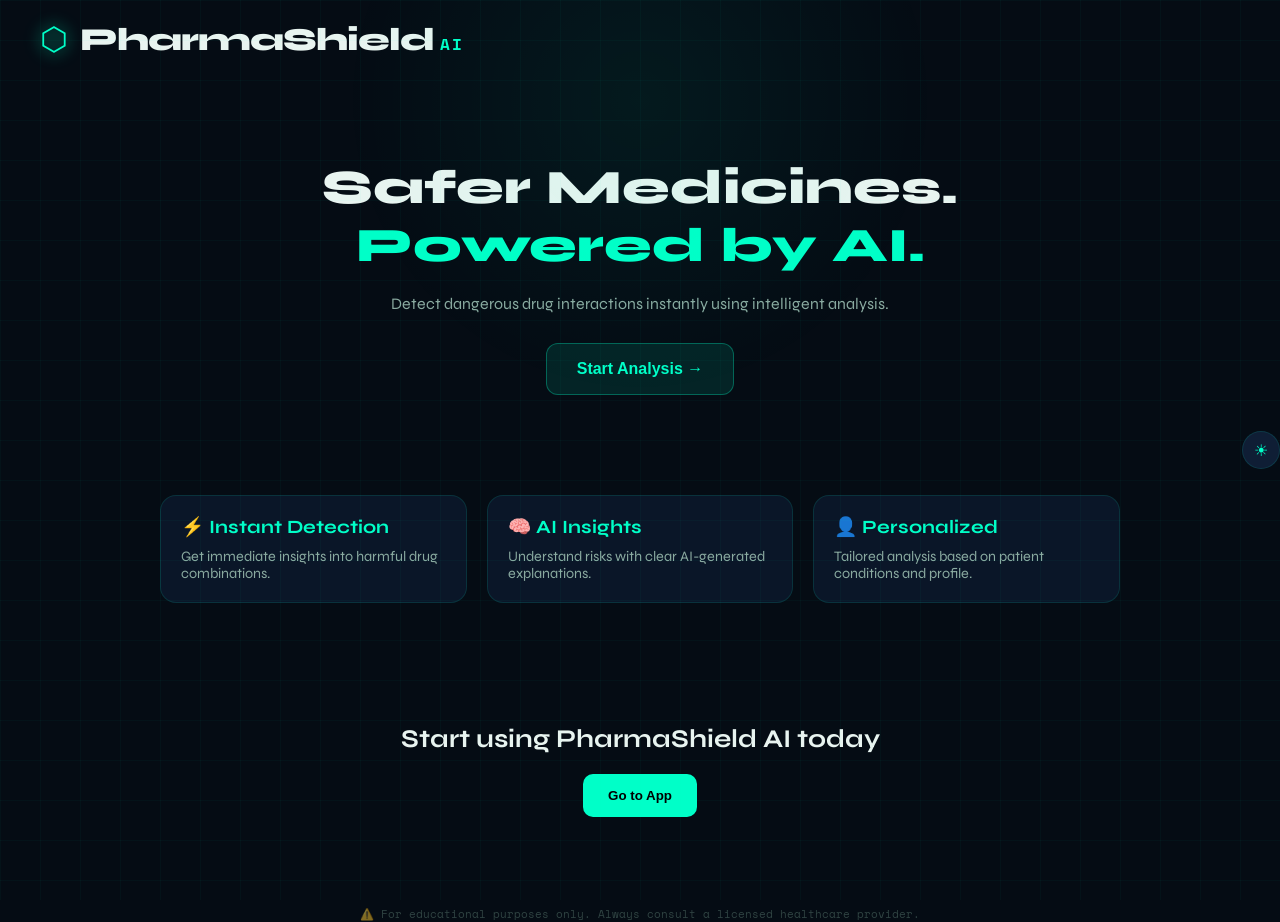
==== frontend/home.html @ 312d8dcf "added home page" ====
<!DOCTYPE html>
<html lang="en" data-theme="dark">
<head>
  <meta charset="UTF-8">
  <meta name="viewport" content="width=device-width, initial-scale=1.0">
  <title>PharmaShield AI</title>

  <link rel="preconnect" href="https://fonts.googleapis.com">
  <link href="https://fonts.googleapis.com/css2?family=Space+Mono:wght@400;700&family=Syne:wght@400;600;700;800&display=swap" rel="stylesheet">
  <link rel="stylesheet" href="style.css">
</head>

<body>

<div class="bg-grid"></div>
<div class="bg-glow"></div>

<!-- NAVBAR -->
<nav style="display:flex; justify-content:space-between; align-items:center; padding:20px 40px;">
  <div class="logo">
    <span class="logo-icon">⬡</span>
    <div class="logo-text">
      <span class="logo-main">PharmaShield</span>
      <span class="logo-sub">AI</span>
    </div>
  </div>

  <button class="theme-toggle" onclick="toggleTheme()">
    <span id="themeIcon">☀</span>
  </button>
</nav>

<!-- HERO -->
<section style="text-align:center; padding:80px 20px 40px; max-width:900px; margin:auto;">

  <h1 style="font-size:3rem; font-weight:800; line-height:1.2;">
    Safer Medicines.<br>
    <span style="color:var(--teal);">Powered by AI.</span>
  </h1>

  <p style="margin-top:20px; color:var(--text-dim); font-size:1rem;">
    Detect dangerous drug interactions instantly using intelligent analysis.
  </p>

  <button onclick="goToApp()" 
    style="
      margin-top:30px;
      padding:16px 30px;
      font-size:1rem;
      border-radius:12px;
      border:1px solid var(--border-hover);
      background:var(--teal-dim);
      color:var(--teal);
      font-weight:700;
      cursor:pointer;
      transition:0.3s;
    "
    onmouseover="this.style.boxShadow='0 0 20px var(--teal-dim)'"
    onmouseout="this.style.boxShadow='none'"
  >
    Start Analysis →
  </button>

</section>

<!-- FEATURES GRID -->
<section style="padding:60px 20px; max-width:1000px; margin:auto;">

  <div style="display:grid; grid-template-columns:repeat(auto-fit,minmax(250px,1fr)); gap:20px;">

    <div style="padding:20px; border:1px solid var(--border); border-radius:16px; background:var(--surface);">
      <h3 style="color:var(--teal); margin-bottom:10px;">⚡ Instant Detection</h3>
      <p style="color:var(--text-dim); font-size:0.9rem;">
        Get immediate insights into harmful drug combinations.
      </p>
    </div>

    <div style="padding:20px; border:1px solid var(--border); border-radius:16px; background:var(--surface);">
      <h3 style="color:var(--teal); margin-bottom:10px;">🧠 AI Insights</h3>
      <p style="color:var(--text-dim); font-size:0.9rem;">
        Understand risks with clear AI-generated explanations.
      </p>
    </div>

    <div style="padding:20px; border:1px solid var(--border); border-radius:16px; background:var(--surface);">
      <h3 style="color:var(--teal); margin-bottom:10px;">👤 Personalized</h3>
      <p style="color:var(--text-dim); font-size:0.9rem;">
        Tailored analysis based on patient conditions and profile.
      </p>
    </div>

  </div>

</section>

<!-- CTA SECTION -->
<section style="text-align:center; padding:60px 20px;">

  <h2 style="font-size:1.6rem;">Start using PharmaShield AI today</h2>

  <button onclick="goToApp()" 
    style="
      margin-top:20px;
      padding:14px 25px;
      border-radius:10px;
      border:none;
      background:var(--teal);
      color:black;
      font-weight:700;
      cursor:pointer;
    "
  >
    Go to App
  </button>

</section>

<!-- FOOTER -->
<footer class="footer">
  <p>⚠️ For educational purposes only. Always consult a licensed healthcare provider.</p>
</footer>

<script>
function goToApp(){
  window.location.href = "index.html";
}

function toggleTheme(){
  const html = document.documentElement;
  const isDark = html.getAttribute('data-theme') === 'dark';
  html.setAttribute('data-theme', isDark ? 'light' : 'dark');
  document.getElementById('themeIcon').textContent = isDark ? '☽' : '☀';
}
</script>

</body>
</html>
---- frontend/style.css ----
/* ================================================
   PharmaShield AI — Style
   Fonts : Syne (display) + Space Mono (data)
   Themes: Dark (default) + Light
   ================================================ */

   *, *::before, *::after { box-sizing: border-box; margin: 0; padding: 0; }

   /* ─── DARK THEME (default) ─── */
   :root,
   [data-theme="dark"] {
     --bg:           #050c14;
     --surface:      #0a1628;
     --surface2:     #0f1e35;
     --surface3:     #13243f;
     --border:       rgba(0,255,200,0.12);
     --border-hover: rgba(0,255,200,0.3);
     --teal:         #00ffc8;
     --teal-dim:     rgba(0,255,200,0.10);
     --teal-mid:     rgba(0,255,200,0.18);
     --red:          #ff4d6a;
     --red-dim:      rgba(255,77,106,0.15);
     --orange:       #ff9f43;
     --orange-dim:   rgba(255,159,67,0.15);
     --green:        #0be881;
     --green-dim:    rgba(11,232,129,0.12);
     --text:         #e8f4f0;
     --text-muted:   #5a7a70;
     --text-dim:     #8aaaa0;
     --font-display: 'Syne', sans-serif;
     --font-mono:    'Space Mono', monospace;
     --radius:       12px;
     --radius-sm:    8px;
     --shadow:       0 20px 60px rgba(0,0,0,0.45);
     --card-glow:    0 0 60px rgba(0,255,200,0.04);
   }
   
   /* ─── LIGHT THEME ─── */
   [data-theme="light"] {
     --bg:           #f0f7f5;
     --surface:      #ffffff;
     --surface2:     #eaf4f1;
     --surface3:     #ddf0eb;
     --border:       rgba(0,160,120,0.18);
     --border-hover: rgba(0,160,120,0.45);
     --teal:         #007d60;
     --teal-dim:     rgba(0,160,120,0.10);
     --teal-mid:     rgba(0,160,120,0.18);
     --red:          #d9324a;
     --red-dim:      rgba(217,50,74,0.10);
     --orange:       #c97a20;
     --orange-dim:   rgba(201,122,32,0.10);
     --green:        #0a9e5c;
     --green-dim:    rgba(10,158,92,0.10);
     --text:         #0d2620;
     --text-muted:   #6a9990;
     --text-dim:     #3d6b62;
     --shadow:       0 8px 40px rgba(0,100,80,0.10);
     --card-glow:    0 0 0px transparent;
   }
   
   /* ─── Base ─── */
   body {
     background: var(--bg);
     color: var(--text);
     font-family: var(--font-display);
     min-height: 100vh;
     overflow-x: hidden;
     transition: background 0.3s ease, color 0.3s ease;
   }
   
   /* ─── Background decoration ─── */
   .bg-grid {
     position: fixed; inset: 0; z-index: 0; pointer-events: none;
     background-image:
       linear-gradient(rgba(0,255,200,0.03) 1px, transparent 1px),
       linear-gradient(90deg, rgba(0,255,200,0.03) 1px, transparent 1px);
     background-size: 40px 40px;
     transition: opacity 0.3s;
   }
   [data-theme="light"] .bg-grid {
     background-image:
       linear-gradient(rgba(0,160,120,0.05) 1px, transparent 1px),
       linear-gradient(90deg, rgba(0,160,120,0.05) 1px, transparent 1px);
   }
   
   .bg-glow {
     position: fixed; top: -200px; left: 50%; transform: translateX(-50%);
     width: 600px; height: 600px; pointer-events: none; z-index: 0;
     background: radial-gradient(circle, rgba(0,255,200,0.06) 0%, transparent 70%);
     transition: background 0.3s;
   }
   [data-theme="light"] .bg-glow {
     background: radial-gradient(circle, rgba(0,160,120,0.08) 0%, transparent 70%);
   }
   
   /* ─── Layout ─── */
   .app-wrapper {
     position: relative; z-index: 1;
     max-width: 720px;
     margin: 0 auto;
     padding: 40px 20px 60px;
   }
   
   /* ─── Header ─── */
   .header {
     text-align: center;
     margin-bottom: 36px;
     animation: fadeDown 0.6s ease both;
   }
   
   .header-top {
     display: flex;
     align-items: center;
     justify-content: center;
     position: relative;
     margin-bottom: 10px;
   }
   
   .logo {
     display: inline-flex;
     align-items: center;
     gap: 12px;
   }
   
   .logo-icon {
     font-size: 2rem;
     color: var(--teal);
     filter: drop-shadow(0 0 8px var(--teal));
     animation: pulse 2s infinite;
   }
   
   .logo-text { display: flex; align-items: baseline; gap: 6px; }
   
   .logo-main {
     font-size: 2rem;
     font-weight: 800;
     letter-spacing: -1px;
     color: var(--text);
   }
   
   .logo-sub {
     font-size: 1rem;
     font-weight: 700;
     color: var(--teal);
     font-family: var(--font-mono);
     letter-spacing: 2px;
   }
   
   .tagline {
     font-size: 0.82rem;
     color: var(--text-muted);
     font-family: var(--font-mono);
   }
   
   /* ─── Theme Toggle ─── */
   .theme-toggle {
     position: absolute;
     right: 0;
     top: 50%;
     transform: translateY(-50%);
     width: 38px; height: 38px;
     border-radius: 50%;
     border: 1px solid var(--border);
     background: var(--surface2);
     color: var(--teal);
     font-size: 1rem;
     cursor: pointer;
     display: flex;
     align-items: center;
     justify-content: center;
     transition: all 0.2s ease;
   }
   .theme-toggle:hover {
     border-color: var(--border-hover);
     background: var(--teal-dim);
     box-shadow: 0 0 12px rgba(0,255,200,0.12);
   }
   [data-theme="light"] .theme-toggle:hover {
     box-shadow: 0 0 12px rgba(0,160,120,0.15);
   }
   
   /* ─── Card ─── */
   .main-card {
     background: var(--surface);
     border: 1px solid var(--border);
     border-radius: 20px;
     padding: 36px;
     box-shadow: var(--card-glow), var(--shadow);
     animation: fadeUp 0.7s ease both;
     transition: background 0.3s ease, border-color 0.3s ease, box-shadow 0.3s ease;
   }
   
   .divider {
     height: 1px;
     background: var(--border);
     margin: 28px 0;
   }
   
   /* ─── Section Titles ─── */
   .section-title {
     font-size: 1.1rem;
     font-weight: 700;
     margin-bottom: 14px;
     display: flex;
     align-items: center;
     gap: 10px;
     color: var(--text);
   }
   
   .optional-tag {
     font-size: 0.65rem;
     font-family: var(--font-mono);
     color: var(--text-muted);
     background: var(--surface2);
     border: 1px solid var(--border);
     border-radius: 20px;
     padding: 2px 8px;
     font-weight: 400;
   }
   
   .section-desc {
     font-size: 0.78rem;
     color: var(--text-muted);
     font-family: var(--font-mono);
     margin-bottom: 16px;
     line-height: 1.6;
   }
   
   kbd {
     background: var(--surface2);
     border: 1px solid var(--border);
     border-radius: 4px;
     padding: 1px 6px;
     font-family: var(--font-mono);
     font-size: 0.72rem;
     color: var(--teal);
   }
   
   /* ─── Patient Grid ─── */
   .patient-grid {
     display: grid;
     grid-template-columns: repeat(auto-fill, minmax(150px, 1fr));
     gap: 12px;
     margin-bottom: 18px;
   }
   
   .field-group { display: flex; flex-direction: column; gap: 6px; }
   
   .field-label {
     font-size: 0.72rem;
     font-family: var(--font-mono);
     color: var(--text-muted);
     text-transform: uppercase;
     letter-spacing: 0.5px;
   }
   
   .field-input {
     background: var(--surface2);
     border: 1px solid var(--border);
     border-radius: var(--radius-sm);
     padding: 10px 12px;
     color: var(--text);
     font-family: var(--font-mono);
     font-size: 0.82rem;
     outline: none;
     transition: border-color 0.2s, background 0.2s;
     width: 100%;
   }
   .field-input:focus {
     border-color: var(--teal);
     box-shadow: 0 0 0 3px var(--teal-dim);
   }
   .field-input option { background: var(--surface2); }
   
   /* ─── Gender Buttons ─── */
   .gender-group {
     display: flex;
     gap: 6px;
   }
   
   .gender-btn {
     flex: 1;
     padding: 8px 4px;
     border: 1px solid var(--border);
     border-radius: var(--radius-sm);
     background: var(--surface2);
     color: var(--text-muted);
     font-family: var(--font-mono);
     font-size: 0.74rem;
     cursor: pointer;
     transition: all 0.18s ease;
     text-align: center;
   }
   .gender-btn:hover {
     border-color: var(--border-hover);
     color: var(--teal);
     background: var(--teal-dim);
   }
   .gender-btn.active {
     background: var(--teal-dim);
     border-color: var(--border-hover);
     color: var(--teal);
     font-weight: 700;
   }
   
   /* ─── Conditions ─── */
   .condition-field { margin-top: 4px; }
   
   .condition-label-row {
     display: flex;
     align-items: center;
     gap: 10px;
     margin-bottom: 10px;
   }
   
   .condition-gender-hint {
     font-size: 0.68rem;
     font-family: var(--font-mono);
     color: var(--teal);
     background: var(--teal-dim);
     border: 1px solid var(--border-hover);
     border-radius: 20px;
     padding: 2px 10px;
     display: none;
     animation: fadeUp 0.3s ease both;
   }
   .condition-gender-hint.visible { display: inline-block; }
   
   .condition-section { margin-bottom: 12px; }
   
   .condition-section-label {
     display: block;
     font-size: 0.65rem;
     font-family: var(--font-mono);
     color: var(--text-muted);
     text-transform: uppercase;
     letter-spacing: 0.8px;
     margin-bottom: 6px;
   }
   
   .condition-tags-wrapper {
     display: flex;
     flex-wrap: wrap;
     gap: 6px;
   }
   
   .cond-chip {
     display: inline-flex;
     align-items: center;
     padding: 5px 12px;
     border-radius: 20px;
     border: 1px solid var(--border);
     background: transparent;
     color: var(--text-muted);
     font-family: var(--font-mono);
     font-size: 0.74rem;
     cursor: pointer;
     transition: all 0.16s ease;
     user-select: none;
   }
   .cond-chip:hover {
     border-color: var(--border-hover);
     color: var(--teal);
     background: var(--teal-dim);
   }
   .cond-chip.selected {
     background: var(--teal-dim);
     border-color: var(--border-hover);
     color: var(--teal);
     font-weight: 600;
   }
   .cond-chip.selected::after {
     content: ' ✓';
     font-size: 0.68rem;
     margin-left: 2px;
   }
   .cond-chip.priority-chip {
     border-color: var(--teal-mid);
   }
   
   /* ─── Tag Input ─── */
   .tag-input-wrapper {
     background: var(--surface2);
     border: 1px solid var(--border);
     border-radius: var(--radius);
     padding: 10px 14px;
     min-height: 56px;
     display: flex;
     flex-wrap: wrap;
     align-items: center;
     gap: 8px;
     cursor: text;
     transition: border-color 0.2s, background 0.2s;
   }
   .tag-input-wrapper:focus-within {
     border-color: var(--teal);
     box-shadow: 0 0 0 3px var(--teal-dim);
   }
   
   .tags-container { display: flex; flex-wrap: wrap; gap: 6px; }
   
   /* ─── Medicine Tags ─── */
   .med-tag {
     display: inline-flex;
     align-items: center;
     border-radius: 20px;
     border: 1px solid rgba(0,255,200,0.3);
     background: var(--teal-dim);
     font-size: 0.78rem;
     font-family: var(--font-mono);
     margin: 2px;
     position: relative;
     animation: tagPop 0.2s ease both;
   }
   [data-theme="light"] .med-tag {
     border-color: rgba(0,160,120,0.35);
   }
   
   .med-tag-name {
     padding: 5px 8px 5px 12px;
     color: var(--teal);
     font-weight: 600;
   }
   
   .med-tag-dosage-wrap {
     display: flex;
     align-items: center;
     border-left: 1px solid var(--border);
     padding: 0 4px;
   }
   
   .med-tag-dosage {
     width: 46px;
     padding: 5px 2px;
     background: transparent;
     border: none;
     outline: none;
     color: var(--teal);
     font-family: var(--font-mono);
     font-size: 0.76rem;
     text-align: center;
     -moz-appearance: textfield;
   }
   .med-tag-dosage::-webkit-outer-spin-button,
   .med-tag-dosage::-webkit-inner-spin-button { -webkit-appearance: none; margin: 0; }
   .med-tag-dosage::placeholder { color: var(--text-muted); }
   
   .med-tag-unit {
     font-size: 0.65rem;
     color: var(--text-muted);
     padding-right: 2px;
   }
   
   .dose-step {
     padding: 0 5px;
     background: transparent;
     border: none;
     color: var(--teal);
     font-size: 0.95rem;
     font-weight: 700;
     cursor: pointer;
     line-height: 1;
     transition: opacity 0.15s;
     user-select: none;
   }
   .dose-step:hover { opacity: 0.65; }
   
   .dose-preset-toggle {
     padding: 0 5px;
     background: transparent;
     border: none;
     border-left: 1px solid var(--border);
     color: var(--text-muted);
     font-size: 0.68rem;
     cursor: pointer;
     line-height: 1;
     transition: color 0.15s;
   }
   .dose-preset-toggle:hover { color: var(--teal); }
   
   .med-tag-remove {
     padding: 5px 8px;
     background: transparent;
     border: none;
     border-left: 1px solid var(--border);
     color: var(--text-muted);
     cursor: pointer;
     font-size: 0.9rem;
     line-height: 1;
     transition: color 0.15s;
     border-radius: 0 20px 20px 0;
   }
   .med-tag-remove:hover { color: var(--red); }
   
   /* ─── Dosage Popover ─── */
   .dose-popover {
     position: absolute;
     top: calc(100% + 6px);
     left: 0;
     z-index: 200;
     background: var(--surface);
     border: 1px solid var(--border-hover);
     border-radius: var(--radius-sm);
     padding: 8px 10px;
     box-shadow: var(--shadow);
     min-width: 190px;
   }
   .dose-popover-label {
     display: block;
     font-size: 0.62rem;
     color: var(--text-muted);
     margin-bottom: 6px;
     letter-spacing: 0.06em;
     text-transform: uppercase;
     font-family: var(--font-mono);
   }
   .dose-popover-grid {
     display: flex;
     flex-wrap: wrap;
     gap: 5px;
   }
   .dose-preset-btn {
     padding: 4px 10px;
     border-radius: 20px;
     border: 1px solid var(--border);
     background: transparent;
     color: var(--text-muted);
     font-family: var(--font-mono);
     font-size: 0.74rem;
     cursor: pointer;
     transition: all 0.14s;
   }
   .dose-preset-btn:hover {
     background: var(--teal-dim);
     border-color: var(--border-hover);
     color: var(--teal);
   }
   
   /* ─── Tag Text Input ─── */
   .tag-input {
     background: transparent;
     border: none;
     outline: none;
     color: var(--text);
     font-family: var(--font-mono);
     font-size: 0.85rem;
     flex: 1;
     min-width: 140px;
   }
   .tag-input::placeholder { color: var(--text-muted); }
   
   /* ─── Autocomplete ─── */
   .autocomplete-dropdown {
     background: var(--surface2);
     border: 1px solid var(--border-hover);
     border-radius: var(--radius-sm);
     margin-top: 4px;
     display: none;
     max-height: 180px;
     overflow-y: auto;
     box-shadow: var(--shadow);
   }
   .autocomplete-dropdown.visible { display: block; }
   
   .autocomplete-item {
     padding: 10px 14px;
     font-size: 0.8rem;
     font-family: var(--font-mono);
     color: var(--text-dim);
     cursor: pointer;
     transition: all 0.15s;
   }
   .autocomplete-item:hover,
   .autocomplete-item.active {
     background: var(--teal-dim);
     color: var(--teal);
   }
   
   /* ─── Quick Chips ─── */
   .quick-add {
     display: flex;
     flex-wrap: wrap;
     align-items: center;
     gap: 8px;
     margin-top: 12px;
   }
   .quick-label {
     font-size: 0.72rem;
     color: var(--text-muted);
     font-family: var(--font-mono);
   }
   .chip {
     background: transparent;
     border: 1px solid var(--border);
     color: var(--text-muted);
     border-radius: 20px;
     padding: 4px 12px;
     font-size: 0.72rem;
     font-family: var(--font-mono);
     cursor: pointer;
     transition: all 0.2s;
   }
   .chip:hover {
     border-color: var(--border-hover);
     color: var(--teal);
     background: var(--teal-dim);
   }
   
   /* ─── Check Button ─── */
   .check-btn {
     width: 100%;
     margin-top: 22px;
     padding: 16px;
     background: linear-gradient(135deg, var(--teal-mid), var(--teal-dim));
     border: 1px solid var(--border-hover);
     border-radius: var(--radius);
     color: var(--teal);
     font-family: var(--font-display);
     font-size: 1rem;
     font-weight: 700;
     letter-spacing: 1px;
     cursor: pointer;
     transition: all 0.25s;
     display: flex;
     align-items: center;
     justify-content: center;
     gap: 10px;
   }
   .check-btn:hover {
     box-shadow: 0 0 30px var(--teal-dim);
     transform: translateY(-1px);
   }
   .check-btn:active { transform: translateY(0); }
   .btn-icon { animation: spin 8s linear infinite; }
   
   /* ─── Loading ─── */
   .loading-state { text-align: center; padding: 50px 20px; }
   
   .loading-spinner {
     width: 48px; height: 48px;
     border: 2px solid var(--border);
     border-top-color: var(--teal);
     border-radius: 50%;
     animation: spinFast 0.8s linear infinite;
     margin: 0 auto 20px;
   }
   .loading-text {
     font-family: var(--font-mono);
     font-size: 0.82rem;
     color: var(--text-muted);
   }
   
   /* ─── Risk Banner ─── */
   .risk-banner {
     border-radius: var(--radius);
     padding: 20px 24px;
     display: flex;
     align-items: center;
     gap: 16px;
     margin-bottom: 18px;
     animation: fadeUp 0.4s ease both;
   }
   .risk-banner.dangerous   { background: var(--red-dim);    border: 1px solid rgba(255,77,106,0.35); }
   .risk-banner.moderate    { background: var(--orange-dim);  border: 1px solid rgba(255,159,67,0.35); }
   .risk-banner.safe,
   .risk-banner.no_interactions_found {
     background: var(--green-dim);
     border: 1px solid rgba(11,232,129,0.3);
   }
   
   .risk-icon { font-size: 2rem; }
   .risk-info { flex: 1; }
   
   .risk-label {
     display: block;
     font-size: 1rem;
     font-weight: 800;
     margin-bottom: 3px;
   }
   .risk-banner.dangerous .risk-label   { color: var(--red); }
   .risk-banner.moderate .risk-label    { color: var(--orange); }
   .risk-banner.safe .risk-label,
   .risk-banner.no_interactions_found .risk-label { color: var(--green); }
   
   .risk-detail {
     font-size: 0.76rem;
     font-family: var(--font-mono);
     color: var(--text-muted);
   }
   
   .risk-badge {
     font-family: var(--font-mono);
     font-size: 0.68rem;
     padding: 4px 10px;
     border-radius: 20px;
     font-weight: 700;
     letter-spacing: 1px;
     white-space: nowrap;
   }
   .risk-banner.dangerous .risk-badge {
     background: rgba(255,77,106,0.15); color: var(--red);
     border: 1px solid rgba(255,77,106,0.3);
   }
   .risk-banner.moderate .risk-badge {
     background: rgba(255,159,67,0.15); color: var(--orange);
     border: 1px solid rgba(255,159,67,0.3);
   }
   .risk-banner.safe .risk-badge,
   .risk-banner.no_interactions_found .risk-badge {
     background: rgba(11,232,129,0.12); color: var(--green);
     border: 1px solid rgba(11,232,129,0.3);
   }
   
   /* ─── AI Box ─── */
   .ai-box {
     background: var(--teal-dim);
     border: 1px solid var(--border);
     border-radius: var(--radius);
     padding: 18px 20px;
     margin-bottom: 18px;
     animation: fadeUp 0.5s ease both 0.1s;
   }
   .ai-header {
     display: flex;
     align-items: center;
     gap: 8px;
     margin-bottom: 10px;
   }
   .ai-dot {
     width: 8px; height: 8px;
     background: var(--teal);
     border-radius: 50%;
     animation: pulse 1.5s infinite;
     box-shadow: 0 0 8px var(--teal);
   }
   .ai-title {
     font-size: 0.72rem;
     font-family: var(--font-mono);
     color: var(--teal);
     letter-spacing: 1px;
     text-transform: uppercase;
   }
   .ai-text {
     font-size: 0.86rem;
     color: var(--text-dim);
     line-height: 1.7;
   }
   
   /* ─── Interaction Cards ─── */
   .interactions-list {
     display: flex;
     flex-direction: column;
     gap: 10px;
     margin-bottom: 18px;
   }
   .interaction-card {
     background: var(--surface2);
     border-radius: var(--radius);
     padding: 16px 18px;
     border-left: 3px solid transparent;
     animation: fadeUp 0.4s ease both;
     transition: transform 0.2s;
   }
   .interaction-card:hover { transform: translateX(3px); }
   .interaction-card.dangerous { border-left-color: var(--red); }
   .interaction-card.moderate  { border-left-color: var(--orange); }
   .interaction-card.safe      { border-left-color: var(--green); }
   
   .card-header {
     display: flex;
     align-items: center;
     justify-content: space-between;
     margin-bottom: 8px;
   }
   .drug-pair {
     font-family: var(--font-mono);
     font-size: 0.85rem;
     font-weight: 700;
     color: var(--text);
   }
   .drug-pair .plus { color: var(--text-muted); margin: 0 5px; }
   
   .severity-pill {
     font-size: 0.66rem;
     font-family: var(--font-mono);
     font-weight: 700;
     letter-spacing: 1px;
     text-transform: uppercase;
     padding: 3px 10px;
     border-radius: 20px;
   }
   .severity-pill.dangerous { background: rgba(255,77,106,0.15);  color: var(--red);    border: 1px solid rgba(255,77,106,0.25); }
   .severity-pill.moderate  { background: rgba(255,159,67,0.15);  color: var(--orange); border: 1px solid rgba(255,159,67,0.25); }
   .severity-pill.safe      { background: rgba(11,232,129,0.10);  color: var(--green);  border: 1px solid rgba(11,232,129,0.2); }
   
   .card-dosage-warn {
     font-size: 0.75rem;
     font-family: var(--font-mono);
     color: var(--orange);
     margin-bottom: 6px;
   }
   .card-effect {
     font-size: 0.82rem;
     color: var(--text-dim);
     line-height: 1.6;
     margin-bottom: 8px;
   }
   .card-recommendation {
     font-size: 0.76rem;
     font-family: var(--font-mono);
     color: var(--text-muted);
     padding: 8px 12px;
     background: rgba(255,255,255,0.03);
     border-radius: 6px;
     line-height: 1.5;
   }
   [data-theme="light"] .card-recommendation {
     background: rgba(0,0,0,0.03);
   }
   .card-recommendation::before { content: "→ "; color: var(--teal); }
   
   /* ─── Stats Bar ─── */
   .stats-bar {
     display: flex;
     gap: 1px;
     background: var(--border);
     border-radius: var(--radius-sm);
     overflow: hidden;
     margin-bottom: 18px;
   }
   .stat-item {
     flex: 1;
     background: var(--surface2);
     padding: 12px 8px;
     text-align: center;
   }
   .stat-value {
     display: block;
     font-size: 1.3rem;
     font-weight: 800;
     font-family: var(--font-mono);
     color: var(--teal);
   }
   .stat-label {
     font-size: 0.63rem;
     color: var(--text-muted);
     font-family: var(--font-mono);
     text-transform: uppercase;
     letter-spacing: 0.5px;
   }
   .patient-meta { flex: 2; }
   .patient-summary {
     font-size: 0.72rem !important;
     font-weight: 600;
     white-space: normal;
     line-height: 1.4;
   }
   
   /* ─── Action Row ─── */
   .action-row {
     display: flex;
     gap: 10px;
     margin-bottom: 12px;
   }
   .action-btn {
     flex: 1;
     padding: 11px;
     border-radius: var(--radius-sm);
     font-family: var(--font-mono);
     font-size: 0.78rem;
     cursor: pointer;
     transition: all 0.2s;
     border: 1px solid var(--border);
     background: transparent;
     color: var(--text-muted);
   }
   .action-btn:hover {
     border-color: var(--border-hover);
     color: var(--teal);
     background: var(--teal-dim);
   }
   
   /* ─── History ─── */
   .history-panel {
     background: var(--surface2);
     border: 1px solid var(--border);
     border-radius: var(--radius);
     padding: 16px;
     margin-bottom: 12px;
   }
   .history-title {
     font-size: 0.78rem;
     font-family: var(--font-mono);
     color: var(--text-muted);
     text-transform: uppercase;
     letter-spacing: 1px;
     margin-bottom: 12px;
   }
   .history-item {
     display: flex;
     justify-content: space-between;
     align-items: flex-start;
     padding: 8px 0;
     border-bottom: 1px solid var(--border);
     font-size: 0.78rem;
     gap: 10px;
   }
   .history-item:last-child { border-bottom: none; }
   .history-meds {
     font-family: var(--font-mono);
     color: var(--text-dim);
   }
   .history-meta {
     display: block;
     font-size: 0.68rem;
     color: var(--text-muted);
     margin-top: 2px;
   }
   .history-risk {
     font-family: var(--font-mono);
     font-size: 0.68rem;
     font-weight: 700;
     padding: 2px 8px;
     border-radius: 10px;
     white-space: nowrap;
   }
   .history-risk.dangerous { color: var(--red);    background: var(--red-dim); }
   .history-risk.moderate  { color: var(--orange); background: var(--orange-dim); }
   .history-risk.safe,
   .history-risk.no_interactions_found { color: var(--green); background: var(--green-dim); }
   
   /* ─── Reset Button ─── */
   .reset-btn {
     background: transparent;
     border: 1px solid var(--border);
     color: var(--text-muted);
     border-radius: var(--radius-sm);
     padding: 10px 20px;
     font-family: var(--font-mono);
     font-size: 0.78rem;
     cursor: pointer;
     transition: all 0.2s;
     width: 100%;
   }
   .reset-btn:hover {
     border-color: var(--border-hover);
     color: var(--teal);
   }
   
   /* ─── Footer ─── */
   .footer {
     text-align: center;
     margin-top: 28px;
     font-size: 0.7rem;
     font-family: var(--font-mono);
     color: var(--text-muted);
     opacity: 0.5;
   }
   
   /* ─── Animations ─── */
   @keyframes fadeDown {
     from { opacity: 0; transform: translateY(-20px); }
     to   { opacity: 1; transform: translateY(0); }
   }
   @keyframes fadeUp {
     from { opacity: 0; transform: translateY(14px); }
     to   { opacity: 1; transform: translateY(0); }
   }
   @keyframes tagPop {
     from { opacity: 0; transform: scale(0.8); }
     to   { opacity: 1; transform: scale(1); }
   }
   @keyframes pulse {
     0%, 100% { opacity: 1; }
     50%       { opacity: 0.4; }
   }
   @keyframes spin     { to { transform: rotate(360deg); } }
   @keyframes spinFast { to { transform: rotate(360deg); } }
   @keyframes shake {
     0%, 100% { transform: translateX(0); }
     20%      { transform: translateX(-6px); }
     40%      { transform: translateX(6px); }
     60%      { transform: translateX(-4px); }
     80%      { transform: translateX(4px); }
   }
   
   /* ─── Scrollbar ─── */
   ::-webkit-scrollbar { width: 4px; }
   ::-webkit-scrollbar-track { background: transparent; }
   ::-webkit-scrollbar-thumb { background: var(--border); border-radius: 4px; }
   
   /* ─── Responsive ─── */
   @media (max-width: 520px) {
     .main-card    { padding: 20px 16px; }
     .logo-main    { font-size: 1.5rem; }
     .patient-grid { grid-template-columns: 1fr 1fr; }
     .stats-bar    { flex-wrap: wrap; }
     .action-row   { flex-direction: column; }
     .theme-toggle { width: 32px; height: 32px; font-size: 0.85rem; }
   }
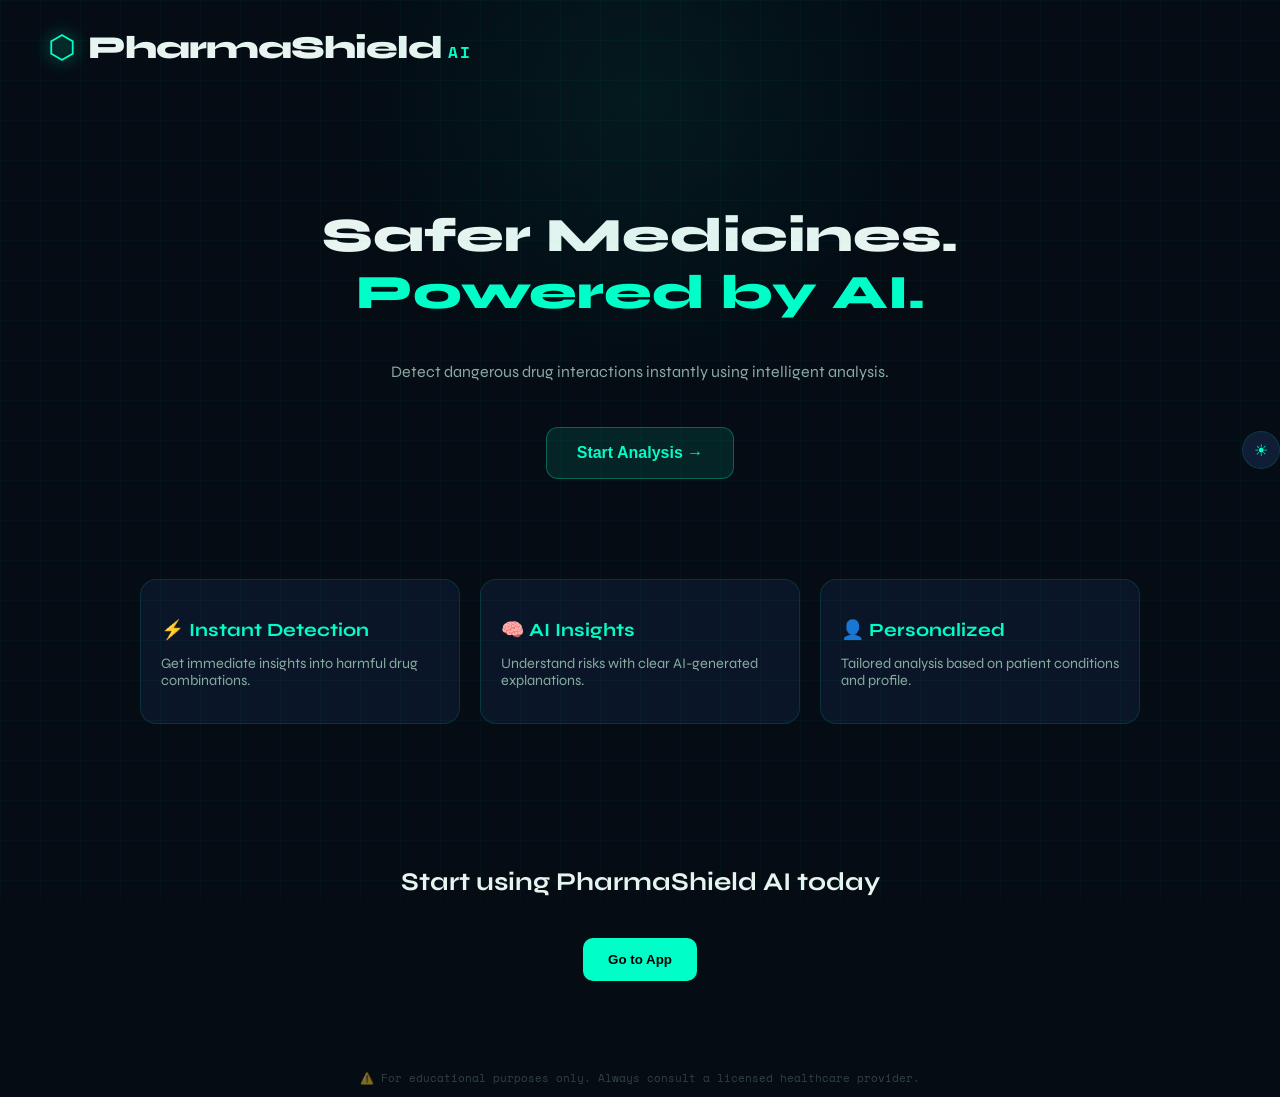
==== commit 3101af1e: "updated all files and readme.md" ====
--- a/frontend/home.html
+++ b/frontend/home.html
@@ -132,6 +132,5 @@
   document.getElementById('themeIcon').textContent = isDark ? '☽' : '☀';
 }
 </script>
-
 </body>
 </html>
--- a/frontend/style.css
+++ b/frontend/style.css
@@ -1,11 +1,7 @@
-/* ================================================
+/* 
    PharmaShield AI — Style
-   Fonts : Syne (display) + Space Mono (data)
    Themes: Dark (default) + Light
-   ================================================ */
-
    *, *::before, *::after { box-sizing: border-box; margin: 0; padding: 0; }
-
    /* ─── DARK THEME (default) ─── */
    :root,
    [data-theme="dark"] {
